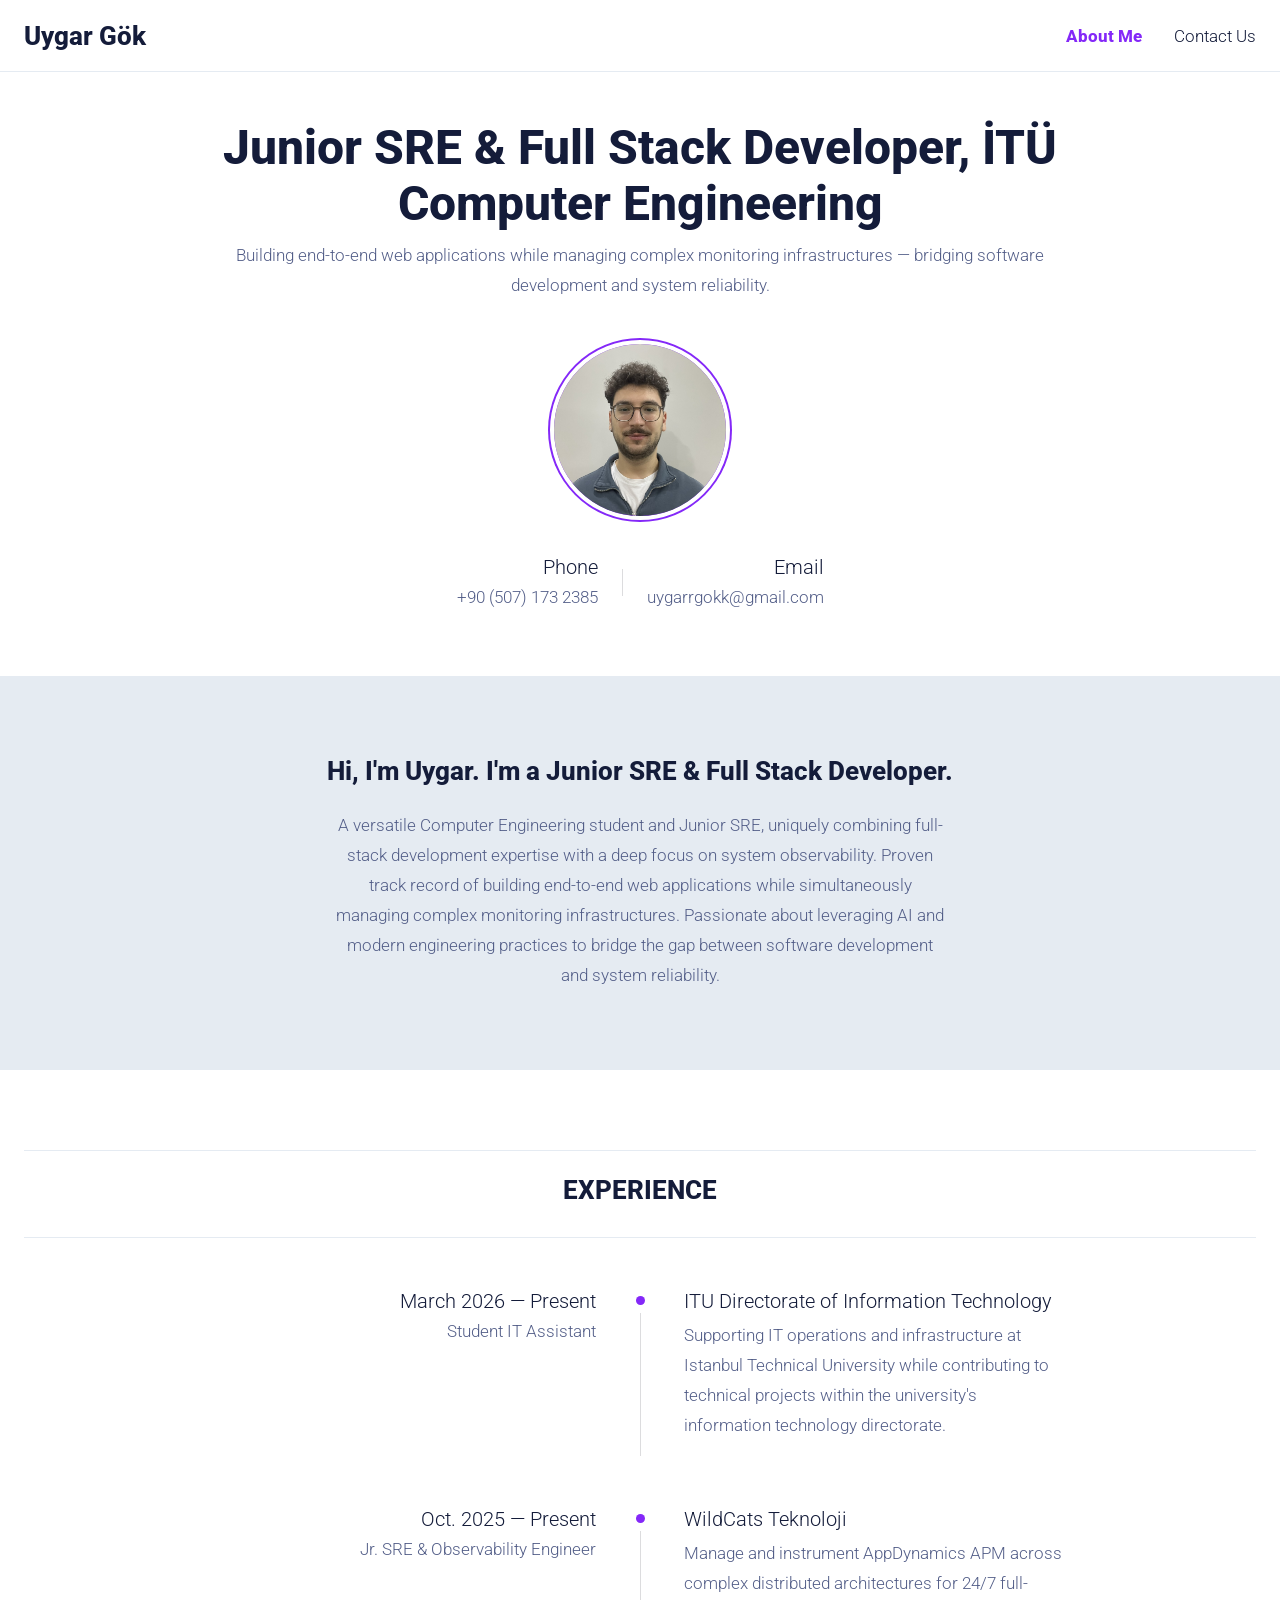
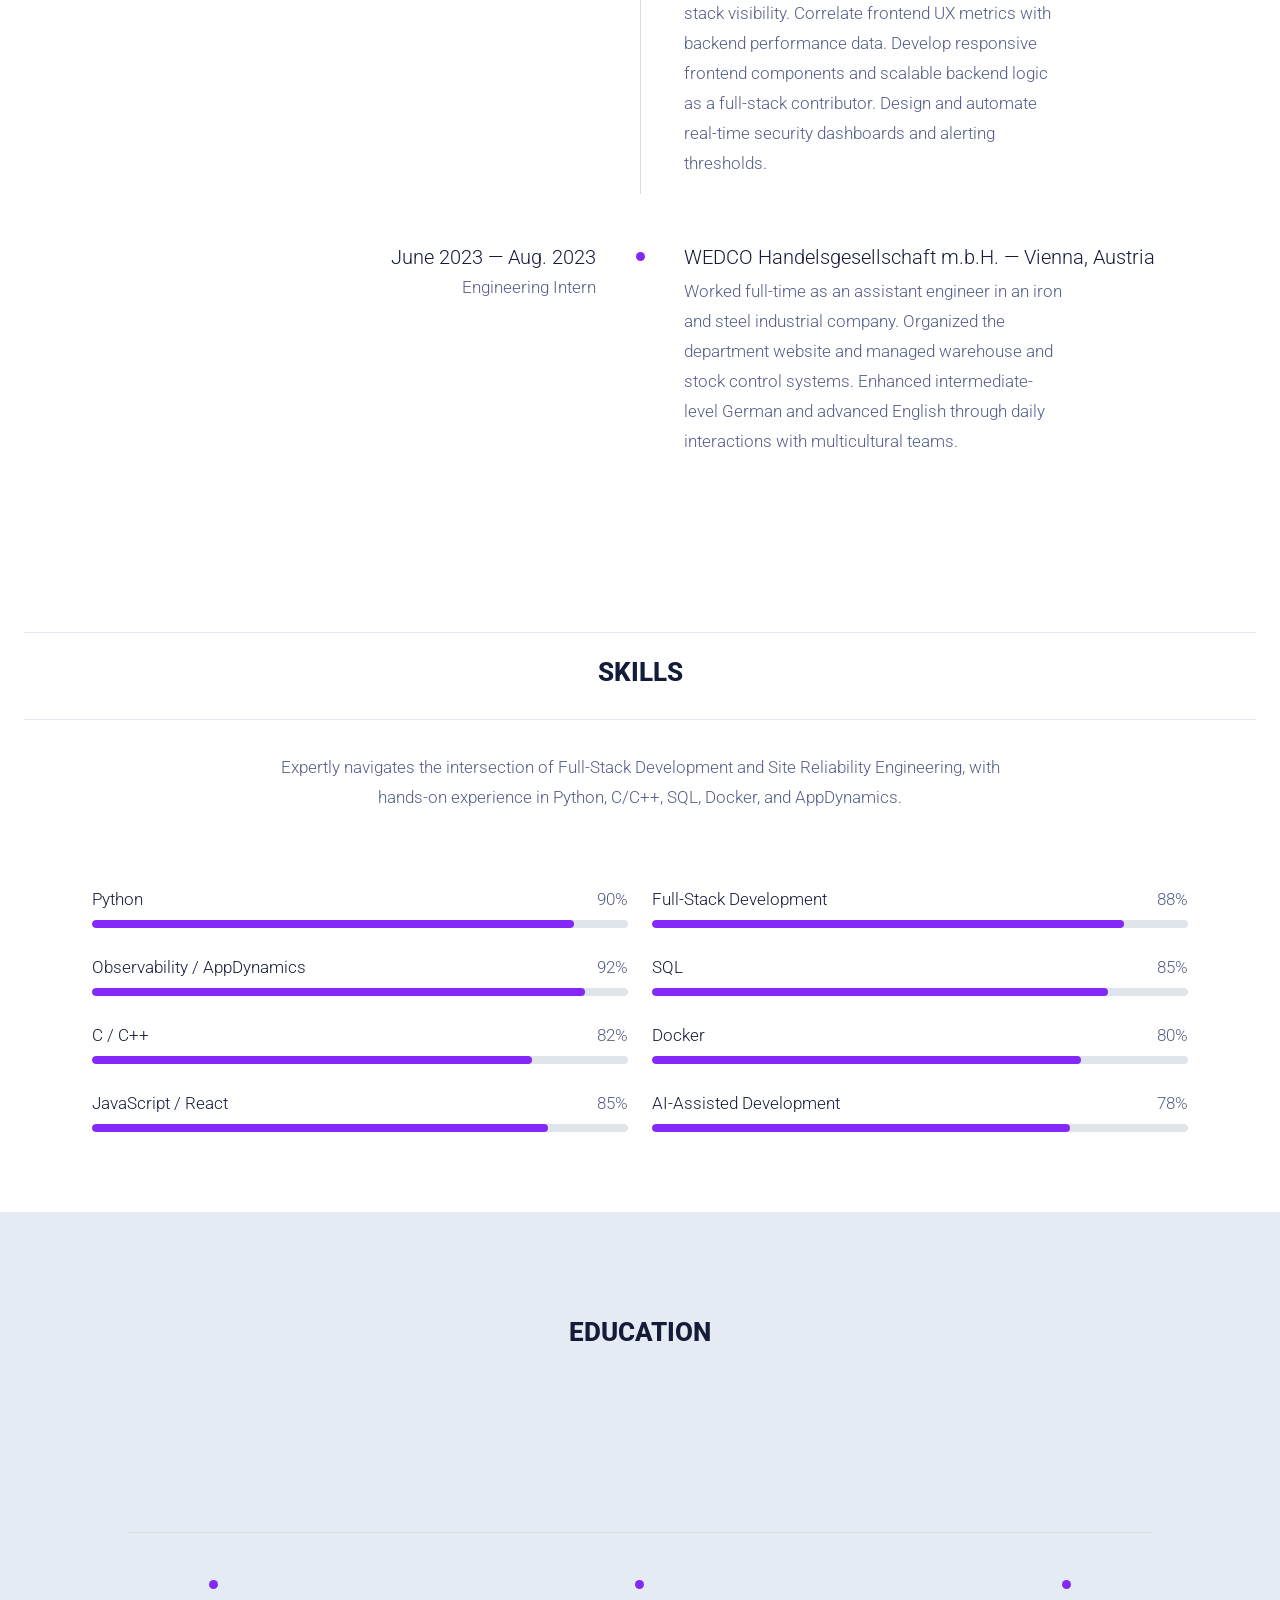
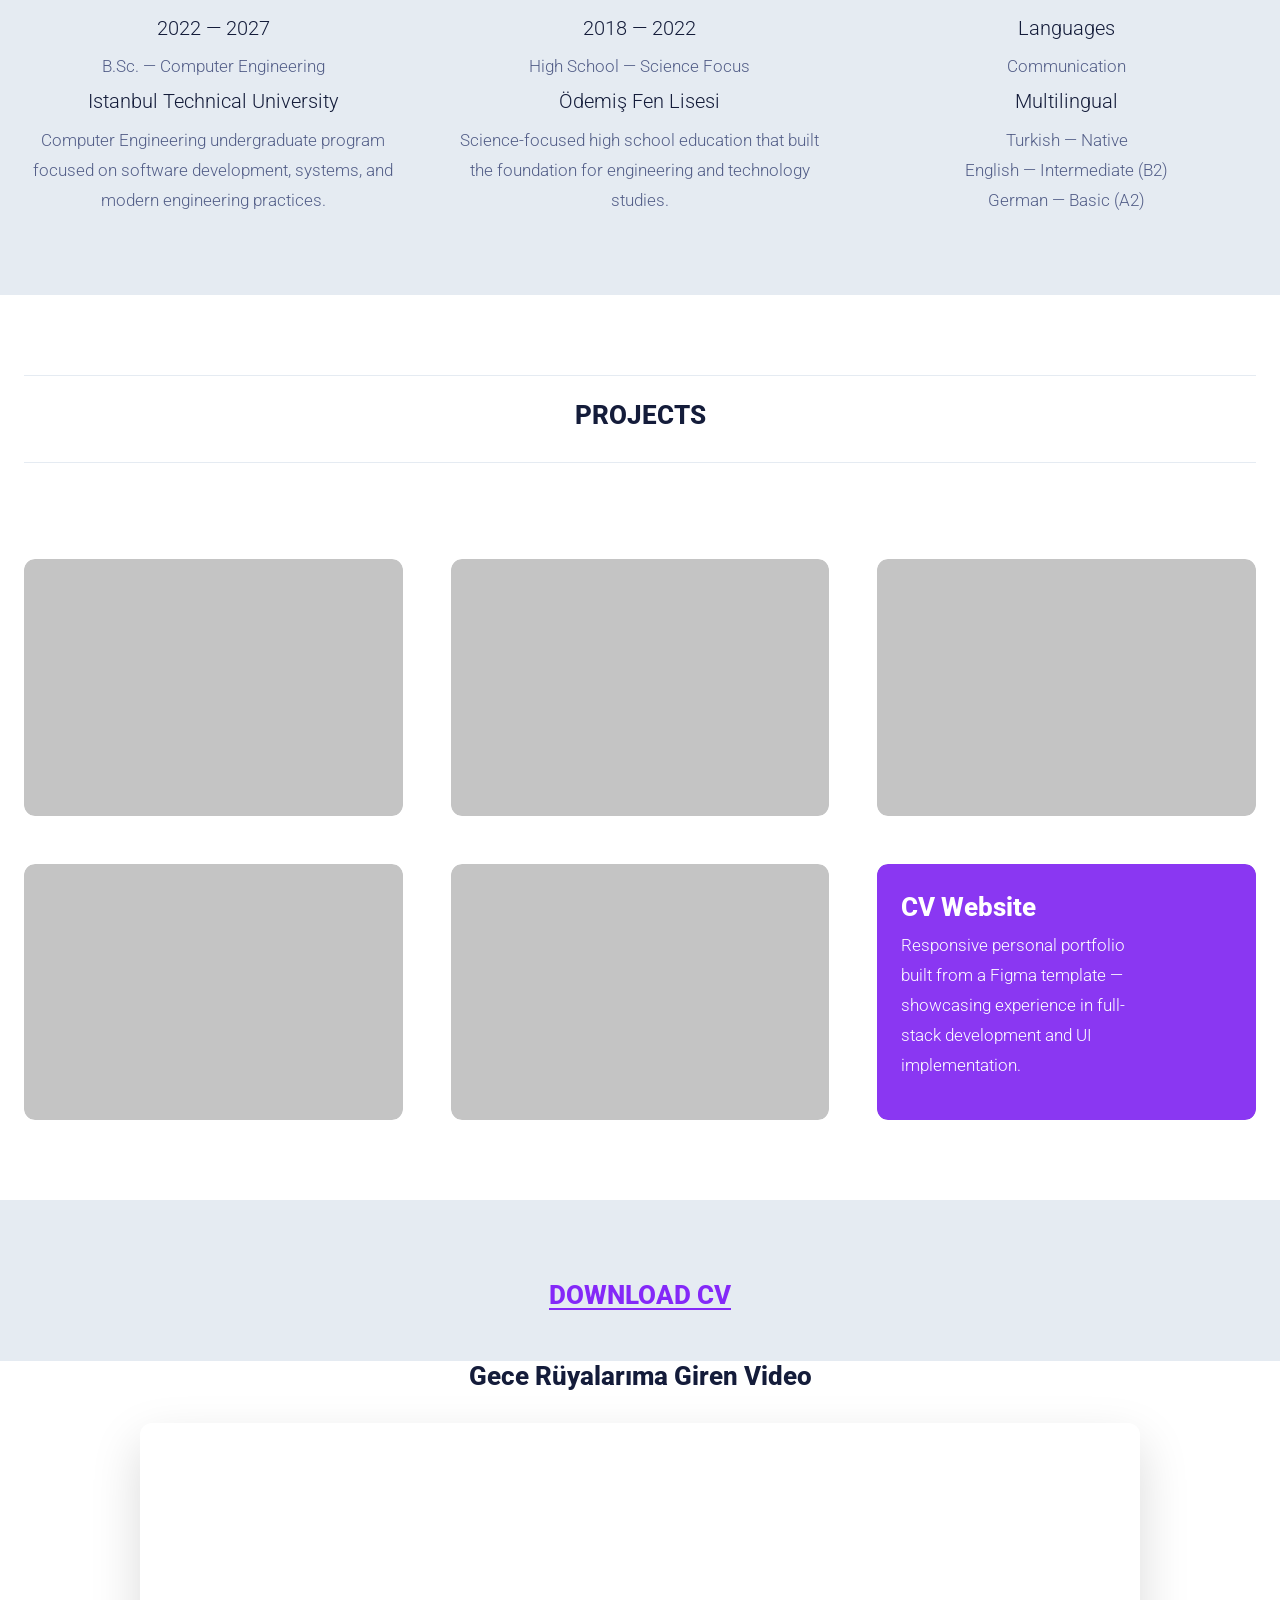
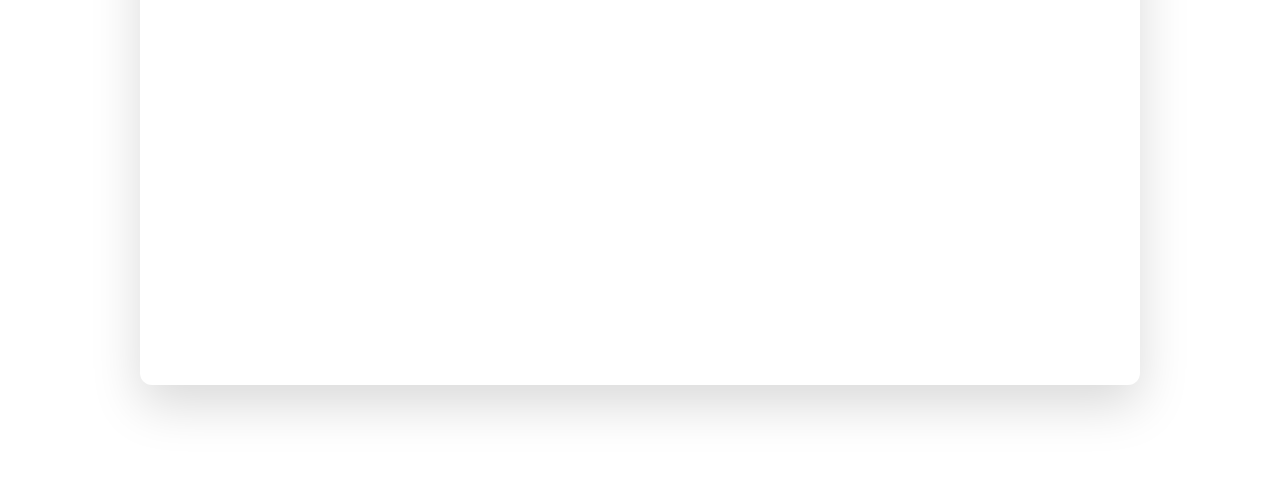
==== index.html @ f11799d9 "cv taslak pushlanıyor..." ====
<!DOCTYPE html>
<html lang="en">
<head>
    <meta charset="UTF-8">
    <meta name="viewport" content="width=device-width, initial-scale=1.0">
    <meta name="referrer" content="strict-origin-when-cross-origin">
    <title>Uygar Gök — CV / Portfolio</title>
    <link rel="preconnect" href="https://fonts.googleapis.com">
    <link rel="preconnect" href="https://fonts.gstatic.com" crossorigin>
    <link href="https://cdn.jsdelivr.net/npm/bootstrap@5.3.3/dist/css/bootstrap.min.css" rel="stylesheet">
    <link href="https://fonts.googleapis.com/css2?family=Roboto:wght@300;800&display=swap" rel="stylesheet">
    <link rel="stylesheet" href="style.css">
</head>
<body>
    <div class="site">
        <header class="top-bar">
            <div class="container cv-container top-bar__inner">
                <a class="logo" href="#">Uygar Gök</a>
                <nav class="nav" aria-label="Main menu">
                    <div class="nav__dropdown">
                        <a href="#about" class="nav__link nav__link--active nav__trigger">About Me</a>
                        <ul class="nav__menu">
                            <li><a href="#experience">Experience</a></li>
                            <li><a href="#skills">Skills</a></li>
                            <li><a href="#projects">Projects</a></li>
                            <li><a href="#cv">CV</a></li>
                        </ul>
                    </div>

                    <div class="nav__dropdown nav__dropdown--contact">
                        <span class="nav__link nav__trigger" tabindex="0">Contact Us</span>
                        <ul class="nav__menu nav__menu--contact">
                            <li><a href="tel:820220336">tel: 820220336</a></li>
                            <li><a href="mailto:uygargok.itu@outlook.com">mail: uygargok.itu@outlook.com</a></li>
                            <li><span class="nav__menu-text">address: İtü reşitpaşa med a</span></li>
                        </ul>
                    </div>
                </nav>
            </div>
            <div class="top-bar__line-wrap">
                <div class="container cv-container">
                    <div class="top-bar__line"></div>
                </div>
            </div>
        </header>

        <section class="hero" id="cv">
            <div class="container cv-container hero__inner">
                <h1 class="hero__title">Junior SRE &amp; Full Stack Developer, İTÜ Computer Engineering</h1>
                <p class="hero__subtitle">
                    Building end-to-end web applications while managing complex monitoring infrastructures —
                    bridging software development and system reliability.
                </p>

                <div class="hero__avatar">
                    <div class="avatar-circle">
                        <img src="pp3.png" alt="Uygar Gök">
                    </div>
                </div>

                <div class="hero__contact">
                    <div class="contact-item">
                        <span class="contact-item__label">Phone</span>
                        <span class="contact-item__value">+90 (507) 173 2385</span>
                    </div>
                    <div class="contact-item__divider"></div>
                    <div class="contact-item">
                        <span class="contact-item__label">Email</span>
                        <span class="contact-item__value">uygarrgokk@gmail.com</span>
                    </div>
                </div>
            </div>
        </section>

        <section class="section about section-band section-band--gray" id="about">
            <div class="container cv-container section__inner">
                <h2 class="section__title">Hi, I'm Uygar. I'm a Junior SRE &amp; Full Stack Developer.</h2>
                <p class="about__text">
                    A versatile Computer Engineering student and Junior SRE, uniquely combining full-stack
                    development expertise with a deep focus on system observability. Proven track record of
                    building end-to-end web applications while simultaneously managing complex monitoring
                    infrastructures. Passionate about leveraging AI and modern engineering practices to bridge
                    the gap between software development and system reliability.
                </p>
            </div>
        </section>

        <section class="section experience" id="experience">
            <div class="container cv-container">
                <div class="section__divider section__divider--top"></div>
                <h2 class="section__heading">EXPERIENCE</h2>
                <div class="section__divider"></div>

                <div class="timeline">
                    <article class="timeline__item">
                        <div class="timeline__left">
                            <time class="timeline__date">March 2026 — Present</time>
                            <p class="timeline__role">Student IT Assistant</p>
                        </div>
                        <div class="timeline__track">
                            <span class="timeline__dot"></span>
                            <span class="timeline__line"></span>
                        </div>
                        <div class="timeline__right">
                            <h3 class="timeline__company">ITU Directorate of Information Technology</h3>
                            <p class="timeline__desc">
                                Supporting IT operations and infrastructure at Istanbul Technical University
                                while contributing to technical projects within the university's information
                                technology directorate.
                            </p>
                        </div>
                    </article>

                    <article class="timeline__item">
                        <div class="timeline__left">
                            <time class="timeline__date">Oct. 2025 — Present</time>
                            <p class="timeline__role">Jr. SRE &amp; Observability Engineer</p>
                        </div>
                        <div class="timeline__track">
                            <span class="timeline__dot"></span>
                            <span class="timeline__line"></span>
                        </div>
                        <div class="timeline__right">
                            <h3 class="timeline__company">WildCats Teknoloji</h3>
                            <p class="timeline__desc">
                                Manage and instrument AppDynamics APM across complex distributed architectures
                                for 24/7 full-stack visibility. Correlate frontend UX metrics with backend
                                performance data. Develop responsive frontend components and scalable backend
                                logic as a full-stack contributor. Design and automate real-time security
                                dashboards and alerting thresholds.
                            </p>
                        </div>
                    </article>

                    <article class="timeline__item timeline__item--last">
                        <div class="timeline__left">
                            <time class="timeline__date">June 2023 — Aug. 2023</time>
                            <p class="timeline__role">Engineering Intern</p>
                        </div>
                        <div class="timeline__track">
                            <span class="timeline__dot"></span>
                        </div>
                        <div class="timeline__right">
                            <h3 class="timeline__company">WEDCO Handelsgesellschaft m.b.H. — Vienna, Austria</h3>
                            <p class="timeline__desc">
                                Worked full-time as an assistant engineer in an iron and steel industrial
                                company. Organized the department website and managed warehouse and stock control
                                systems. Enhanced intermediate-level German and advanced English through daily
                                interactions with multicultural teams.
                            </p>
                        </div>
                    </article>
                </div>
            </div>
        </section>

        <section class="section skills" id="skills">
            <div class="container cv-container">
                <div class="section__divider section__divider--top"></div>
                <h2 class="section__heading">SKILLS</h2>
                <div class="section__divider"></div>

                <p class="skills-intro">
                    Expertly navigates the intersection of Full-Stack Development and Site Reliability
                    Engineering, with hands-on experience in Python, C/C++, SQL, Docker, and AppDynamics.
                </p>

                <div class="row g-4 skills-grid">
                    <div class="col-md-6 skill">
                        <div class="skill__head">
                            <span class="skill__name">Python</span>
                            <span class="skill__pct">90%</span>
                        </div>
                        <div class="skill__bar"><span style="width: 90%"></span></div>
                    </div>
                    <div class="col-md-6 skill">
                        <div class="skill__head">
                            <span class="skill__name">Full-Stack Development</span>
                            <span class="skill__pct">88%</span>
                        </div>
                        <div class="skill__bar"><span style="width: 88%"></span></div>
                    </div>
                    <div class="col-md-6 skill">
                        <div class="skill__head">
                            <span class="skill__name">Observability / AppDynamics</span>
                            <span class="skill__pct">92%</span>
                        </div>
                        <div class="skill__bar"><span style="width: 92%"></span></div>
                    </div>
                    <div class="col-md-6 skill">
                        <div class="skill__head">
                            <span class="skill__name">SQL</span>
                            <span class="skill__pct">85%</span>
                        </div>
                        <div class="skill__bar"><span style="width: 85%"></span></div>
                    </div>
                    <div class="col-md-6 skill">
                        <div class="skill__head">
                            <span class="skill__name">C / C++</span>
                            <span class="skill__pct">82%</span>
                        </div>
                        <div class="skill__bar"><span style="width: 82%"></span></div>
                    </div>
                    <div class="col-md-6 skill">
                        <div class="skill__head">
                            <span class="skill__name">Docker</span>
                            <span class="skill__pct">80%</span>
                        </div>
                        <div class="skill__bar"><span style="width: 80%"></span></div>
                    </div>
                    <div class="col-md-6 skill">
                        <div class="skill__head">
                            <span class="skill__name">JavaScript / React</span>
                            <span class="skill__pct">85%</span>
                        </div>
                        <div class="skill__bar"><span style="width: 85%"></span></div>
                    </div>
                    <div class="col-md-6 skill">
                        <div class="skill__head">
                            <span class="skill__name">AI-Assisted Development</span>
                            <span class="skill__pct">78%</span>
                        </div>
                        <div class="skill__bar"><span style="width: 78%"></span></div>
                    </div>
                </div>
            </div>
        </section>

        <section class="section education section-band section-band--gray" id="education">
            <div class="container cv-container">
                <div class="section__divider section__divider--top"></div>
                <h2 class="section__heading">EDUCATION</h2>
                <div class="section__divider"></div>

                <div class="row g-4 g-lg-5 edu-grid">
                    <div class="col-lg-4">
                    <article class="edu-card">
                        <time class="edu-card__date">2022 — 2027</time>
                        <p class="edu-card__degree">B.Sc. — Computer Engineering</p>
                        <h3 class="edu-card__school">Istanbul Technical University</h3>
                        <p class="edu-card__desc">
                            Computer Engineering undergraduate program focused on software development,
                            systems, and modern engineering practices.
                        </p>
                    </article>
                    </div>

                    <div class="col-lg-4">
                    <article class="edu-card">
                        <time class="edu-card__date">2018 — 2022</time>
                        <p class="edu-card__degree">High School — Science Focus</p>
                        <h3 class="edu-card__school">Ödemiş Fen Lisesi</h3>
                        <p class="edu-card__desc">
                            Science-focused high school education that built the foundation for engineering
                            and technology studies.
                        </p>
                    </article>
                    </div>

                    <div class="col-lg-4">
                    <article class="edu-card">
                        <time class="edu-card__date">Languages</time>
                        <p class="edu-card__degree">Communication</p>
                        <h3 class="edu-card__school">Multilingual</h3>
                        <p class="edu-card__desc">
                            Turkish — Native<br>
                            English — Intermediate (B2)<br>
                            German — Basic (A2)
                        </p>
                    </article>
                    </div>
                </div>
            </div>
        </section>

        <section class="section projects" id="projects">
            <div class="container cv-container">
                <div class="section__divider section__divider--top"></div>
                <h2 class="section__heading">PROJECTS</h2>
                <div class="section__divider"></div>

                <div class="row g-4 g-lg-5 projects-grid">
                    <div class="col-md-6 col-lg-4">
                    <article class="project-card">
                        <div class="project-card__image"></div>
                    </article>
                    </div>
                    <div class="col-md-6 col-lg-4">
                    <article class="project-card">
                        <div class="project-card__image"></div>
                    </article>
                    </div>
                    <div class="col-md-6 col-lg-4">
                    <article class="project-card">
                        <div class="project-card__image"></div>
                    </article>
                    </div>
                    <div class="col-md-6 col-lg-4">
                    <article class="project-card">
                        <div class="project-card__image"></div>
                    </article>
                    </div>
                    <div class="col-md-6 col-lg-4">
                    <article class="project-card">
                        <div class="project-card__image"></div>
                    </article>
                    </div>
                    <div class="col-md-6 col-lg-4">
                    <article class="project-card project-card--featured">
                        <div class="project-card__image"></div>
                        <div class="project-card__overlay">
                            <h3 class="project-card__title">CV Website</h3>
                            <p class="project-card__text">
                                Responsive personal portfolio built from a Figma template — showcasing
                                experience in full-stack development and UI implementation.
                            </p>
                        </div>
                    </article>
                    </div>
                </div>
            </div>
        </section>

        <footer class="download section-band section-band--gray">
            <div class="container cv-container">
                <a class="download__link" id="download-cv" href="001_Uygar_GOK_CV.pdf" download="001_Uygar_GOK_CV.pdf">DOWNLOAD CV</a>
            </div>
        </footer>

        <section class="favorite-video">
            <div class="container cv-container favorite-video__inner">
                <h2 class="favorite-video__title">Gece Rüyalarıma Giren Video</h2>

                <div class="video-player" id="video-player">
                    <iframe
                        id="youtube-player"
                        src="https://www.youtube-nocookie.com/embed/Qa8A0qjh27Y?rel=0"
                        title="Gece Rüyalarıma Giren Video"
                        allow="accelerometer; autoplay; clipboard-write; encrypted-media; gyroscope; picture-in-picture; web-share"
                        referrerpolicy="strict-origin-when-cross-origin"
                        allowfullscreen
                        loading="lazy">
                    </iframe>
                </div>

                <a class="video-fallback" id="video-fallback" href="https://www.youtube.com/watch?v=Qa8A0qjh27Y" target="_blank" rel="noopener noreferrer" hidden>
                    <img src="https://img.youtube.com/vi/Qa8A0qjh27Y/hqdefault.jpg" alt="Gece Rüyalarıma Giren Video">
                    <span class="video-fallback__play" aria-hidden="true">▶</span>
                    <span class="video-fallback__text">YouTube'da izle</span>
                </a>
            </div>
        </section>
    </div>

    <script src="cv-download.js"></script>
    <script>
        function triggerDownload(blob, fileName) {
            const objectUrl = URL.createObjectURL(blob);
            const tempLink = document.createElement('a');
            tempLink.href = objectUrl;
            tempLink.download = fileName;
            document.body.appendChild(tempLink);
            tempLink.click();
            tempLink.remove();
            URL.revokeObjectURL(objectUrl);
        }

        document.getElementById('download-cv').addEventListener('click', async function (event) {
            event.preventDefault();

            const fileUrl = this.getAttribute('href');
            const fileName = this.getAttribute('download') || '001_Uygar_GOK_CV.pdf';

            try {
                const response = await fetch(fileUrl);
                if (!response.ok) throw new Error('PDF not found');

                const blob = await response.blob();
                triggerDownload(new Blob([blob], { type: 'application/octet-stream' }), fileName);
            } catch {
                if (window.CV_PDF_BASE64) {
                    const bytes = Uint8Array.from(atob(window.CV_PDF_BASE64), (char) => char.charCodeAt(0));
                    triggerDownload(new Blob([bytes], { type: 'application/octet-stream' }), fileName);
                    return;
                }

                const tempLink = document.createElement('a');
                tempLink.href = fileUrl;
                tempLink.download = fileName;
                tempLink.target = '_blank';
                tempLink.rel = 'noopener';
                document.body.appendChild(tempLink);
                tempLink.click();
                tempLink.remove();
            }
        });
    </script>
    <script>
        (function () {
            const videoId = 'Qa8A0qjh27Y';
            const iframe = document.getElementById('youtube-player');
            const player = document.getElementById('video-player');
            const fallback = document.getElementById('video-fallback');

            function showFallback() {
                player.hidden = true;
                fallback.hidden = false;
            }

            if (window.location.protocol === 'file:') {
                showFallback();
                return;
            }

            const origin = encodeURIComponent(window.location.origin);
            iframe.src = `https://www.youtube-nocookie.com/embed/${videoId}?rel=0&origin=${origin}`;
        })();
    </script>
    <script src="https://cdn.jsdelivr.net/npm/bootstrap@5.3.3/dist/js/bootstrap.bundle.min.js"></script>
</body>
</html>
---- style.css ----
/* Figma Free CV Template — design tokens */
:root {
    --blue-1: #141c3a;
    --blue-2: #535e88;
    --blue-3: #dcdcde;
    --accent: #8428f8;
    --line: #e5ebf2;
    --bar-bg: #dfe5eb;
    --card-bg: #c4c4c4;
    --white: #ffffff;
    --container: 1532px;
    --section-gap: 80px;
}

*,
*::before,
*::after {
    box-sizing: border-box;
    margin: 0;
    padding: 0;
}

html {
    scroll-behavior: smooth;
}

body {
    font-family: "Roboto", Arial, sans-serif;
    font-weight: 300;
    font-size: 17px;
    line-height: 30px;
    color: var(--blue-2);
    background: var(--white);
}

a {
    color: inherit;
    text-decoration: none;
}

.container {
    width: 100%;
    max-width: var(--container);
    margin: 0 auto;
    padding: 0 24px;
}

.cv-container {
    max-width: var(--container);
}

.section-band--gray {
    background: var(--line);
}

.top-bar__line-wrap {
    background: var(--line);
}

/* ── Top bar ── */
.top-bar {
    position: sticky;
    top: 0;
    z-index: 100;
    background: var(--white);
    overflow: visible;
}

.top-bar__inner {
    display: flex;
    align-items: center;
    justify-content: space-between;
    min-height: 71px;
    padding-top: 12px;
    padding-bottom: 12px;
}

.logo {
    font-weight: 800;
    font-size: 26px;
    line-height: 30px;
    color: var(--blue-1);
}

.nav {
    display: flex;
    align-items: center;
    gap: 32px;
    flex-wrap: wrap;
    position: relative;
    overflow: visible;
}

.nav__dropdown {
    position: relative;
}

.nav__trigger {
    display: inline-block;
    cursor: pointer;
}

.nav__link {
    font-size: 17px;
    line-height: 30px;
    color: var(--blue-1);
    transition: color 0.2s;
}

.nav__link:hover,
.nav__link--active {
    color: var(--accent);
    font-weight: 800;
}

.nav__menu {
    position: absolute;
    top: calc(100% + 10px);
    left: 0;
    min-width: 180px;
    list-style: none;
    margin: 0;
    padding: 8px 0;
    background: var(--white);
    border: 1px solid var(--line);
    border-radius: 8px;
    box-shadow: 0 12px 32px rgba(20, 28, 58, 0.12);
    opacity: 0;
    visibility: hidden;
    transform: translateY(-6px);
    transition: opacity 0.2s ease, transform 0.2s ease, visibility 0.2s;
    z-index: 200;
}

.nav__menu--contact {
    left: auto;
    right: 0;
    min-width: 320px;
    white-space: nowrap;
}

.nav__dropdown--contact .nav__menu a,
.nav__dropdown--contact .nav__menu-text {
    white-space: normal;
    word-break: break-word;
}

.nav__dropdown:hover .nav__menu,
.nav__dropdown:focus-within .nav__menu {
    opacity: 1;
    visibility: visible;
    transform: translateY(0);
}

.nav__menu li {
    margin: 0;
}

.nav__menu a,
.nav__menu-text {
    display: block;
    padding: 10px 16px;
    font-size: 16px;
    line-height: 1.4;
    color: var(--blue-1);
    transition: background 0.15s, color 0.15s;
}

.nav__menu a:hover {
    background: rgba(132, 40, 248, 0.08);
    color: var(--accent);
    font-weight: 800;
}

.nav__menu-text {
    color: var(--blue-2);
    cursor: default;
}

.top-bar__line {
    height: 1px;
    background: var(--line);
}

/* ── Hero ── */
.hero {
    padding: 48px 0 64px;
}

.hero__inner {
    display: flex;
    flex-direction: column;
    align-items: center;
    text-align: center;
}

.hero__title {
    font-weight: 800;
    font-size: clamp(2rem, 5vw, 48px);
    line-height: 1.17;
    color: var(--blue-1);
    max-width: 941px;
    margin-bottom: 8px;
}

.hero__subtitle {
    max-width: 841px;
    margin-bottom: 40px;
    color: var(--blue-2);
}

.hero__avatar {
    margin-bottom: 32px;
}

.avatar-circle {
    width: 180px;
    height: 180px;
    border-radius: 50%;
    background: var(--accent);
    overflow: hidden;
    border: 4px solid var(--white);
    box-shadow: 0 0 0 2px var(--accent);
}

.avatar-circle img {
    display: block;
    width: 100%;
    height: 100%;
    object-fit: cover;
}

.hero__contact {
    display: flex;
    align-items: center;
    justify-content: center;
    gap: 24px;
    flex-wrap: wrap;
}

.contact-item {
    display: flex;
    flex-direction: column;
    align-items: flex-end;
    min-width: 120px;
}

.contact-item__label {
    font-size: 20px;
    line-height: 30px;
    color: var(--blue-1);
}

.contact-item__value {
    font-size: 17px;
    color: var(--blue-2);
}

.contact-item__divider {
    width: 1px;
    height: 27px;
    background: var(--blue-3);
}

/* ── Sections ── */
.section {
    padding: var(--section-gap) 0;
}

.section__inner {
    text-align: center;
}

.section__title {
    font-weight: 800;
    font-size: 26px;
    line-height: 30px;
    color: var(--blue-1);
    margin-bottom: 24px;
}

.about__text {
    max-width: 609px;
    margin: 0 auto;
    text-align: center;
    color: var(--blue-2);
}

.section__heading {
    font-weight: 800;
    font-size: 26px;
    line-height: 30px;
    color: var(--blue-1);
    text-align: center;
    padding: 24px 0;
}

.section__divider {
    height: 1px;
    background: var(--line);
}

.section__divider--top {
    margin-bottom: 0;
}

/* ── Experience timeline ── */
.timeline {
    margin-top: 48px;
    display: flex;
    flex-direction: column;
    gap: 0;
}

.timeline__item {
    display: grid;
    grid-template-columns: 1fr 24px 1fr;
    gap: 24px 32px;
    padding-bottom: 48px;
    align-items: start;
}

.timeline__item--last {
    padding-bottom: 0;
}

.timeline__left {
    text-align: right;
}

.timeline__date {
    display: block;
    font-size: 20px;
    line-height: 30px;
    color: var(--blue-1);
}

.timeline__role {
    font-size: 17px;
    color: var(--blue-2);
}

.timeline__track {
    display: flex;
    flex-direction: column;
    align-items: center;
    min-height: 100%;
}

.timeline__dot {
    width: 9px;
    height: 9px;
    border-radius: 50%;
    background: var(--accent);
    flex-shrink: 0;
    margin-top: 10px;
}

.timeline__line {
    width: 1px;
    flex: 1;
    min-height: 80px;
    background: var(--blue-3);
    margin-top: 8px;
}

.timeline__item--last .timeline__line {
    display: none;
}

.timeline__company {
    font-weight: 300;
    font-size: 20px;
    line-height: 30px;
    color: var(--blue-1);
    margin-bottom: 4px;
}

.timeline__desc {
    font-size: 17px;
    color: var(--blue-2);
    max-width: 380px;
}

/* ── Skills ── */
.skills-intro {
    max-width: 720px;
    margin: 32px auto 0;
    text-align: center;
    color: var(--blue-2);
}

.skills-grid {
    margin-top: 48px;
    max-width: 1120px;
    margin-left: auto;
    margin-right: auto;
}

.skill__head {
    display: flex;
    justify-content: space-between;
    align-items: center;
    margin-bottom: 6px;
}

.skill__name {
    font-size: 17px;
    color: var(--blue-1);
}

.skill__pct {
    font-size: 17px;
    color: var(--blue-2);
}

.skill__bar {
    height: 8px;
    background: var(--bar-bg);
    border-radius: 100px;
    overflow: hidden;
}

.skill__bar span {
    display: block;
    height: 100%;
    background: var(--accent);
    border-radius: 100px;
}

/* ── Education ── */
.edu-grid {
    margin-top: 48px;
    position: relative;
}

.edu-grid::before {
    content: "";
    position: absolute;
    top: 104px;
    left: 10%;
    right: 10%;
    height: 1px;
    background: var(--blue-3);
    z-index: 0;
}

.edu-card {
    position: relative;
    z-index: 1;
    text-align: center;
    padding-top: 8px;
}

.edu-card::before {
    content: "";
    display: block;
    width: 9px;
    height: 9px;
    border-radius: 50%;
    background: var(--accent);
    margin: 96px auto 24px;
}

.edu-card__date {
    display: block;
    font-size: 20px;
    color: var(--blue-1);
    margin-bottom: 8px;
}

.edu-card__degree {
    font-size: 17px;
    color: var(--blue-2);
    margin-bottom: 8px;
}

.edu-card__school {
    font-weight: 300;
    font-size: 20px;
    color: var(--blue-1);
    margin-bottom: 12px;
}

.edu-card__desc {
    font-size: 17px;
    color: var(--blue-2);
    max-width: 373px;
    margin: 0 auto;
}

/* ── Projects ── */
.projects-grid {
    margin-top: 48px;
}

.project-card {
    position: relative;
    border-radius: 11px;
    overflow: hidden;
    aspect-ratio: 356 / 241;
}

.project-card__image {
    width: 100%;
    height: 100%;
    background: var(--card-bg);
    border-radius: 11px;
}

.project-card--featured .project-card__overlay {
    position: absolute;
    inset: 0;
    background: rgba(132, 40, 248, 0.9);
    border-radius: 11px;
    display: flex;
    flex-direction: column;
    justify-content: flex-end;
    padding: 24px;
    color: var(--white);
}

.project-card__title {
    font-weight: 800;
    font-size: 26px;
    line-height: 30px;
    margin-bottom: 8px;
}

.project-card__text {
    font-size: 17px;
    line-height: 30px;
    max-width: 235px;
}

/* ── Download ── */
.download {
    padding: 80px 0 48px;
    text-align: center;
}

.download__link {
    font-weight: 800;
    font-size: 26px;
    line-height: 30px;
    color: var(--accent);
    text-decoration: underline;
    text-underline-offset: 4px;
}

.download__link:hover {
    opacity: 0.85;
}

/* ── Favorite video ── */
.favorite-video {
    padding: 0 0 100px;
}

.favorite-video__inner {
    text-align: center;
}

.favorite-video__title {
    font-weight: 800;
    font-size: 26px;
    line-height: 30px;
    color: var(--blue-1);
    margin-bottom: 32px;
}

.video-player {
    position: relative;
    width: 100%;
    max-width: 1000px;
    margin: 0 auto;
    aspect-ratio: 16 / 9;
    border-radius: 12px;
    overflow: hidden;
    box-shadow: 0 20px 50px rgba(0, 0, 0, 0.15);
}

.video-player iframe {
    position: absolute;
    inset: 0;
    width: 100%;
    height: 100%;
    border: 0;
}

.video-fallback {
    position: relative;
    display: block;
    width: 100%;
    max-width: 1000px;
    margin: 0 auto;
    aspect-ratio: 16 / 9;
    border-radius: 12px;
    overflow: hidden;
    box-shadow: 0 20px 50px rgba(0, 0, 0, 0.15);
}

.video-fallback img {
    width: 100%;
    height: 100%;
    object-fit: cover;
    display: block;
}

.video-fallback__play {
    position: absolute;
    top: 50%;
    left: 50%;
    transform: translate(-50%, -50%);
    width: 72px;
    height: 72px;
    border-radius: 50%;
    background: rgba(132, 40, 248, 0.92);
    color: var(--white);
    display: grid;
    place-items: center;
    font-size: 1.6rem;
    padding-left: 4px;
}

.video-fallback__text {
    position: absolute;
    left: 0;
    right: 0;
    bottom: 0;
    padding: 14px;
    background: linear-gradient(transparent, rgba(20, 28, 58, 0.85));
    color: var(--white);
    font-weight: 800;
    font-size: 17px;
}

/* ── Responsive ── */
@media (max-width: 1024px) {
    .edu-grid::before {
        display: none;
    }

    .edu-card::before {
        margin-top: 0;
    }
}

@media (max-width: 768px) {
    .top-bar__inner {
        flex-direction: column;
        align-items: flex-start;
        gap: 12px;
    }

    .nav {
        gap: 16px 20px;
        width: 100%;
        justify-content: flex-start;
    }

    .nav__menu--contact {
        left: auto;
        right: 0;
        min-width: min(320px, calc(100vw - 48px));
    }

    .timeline__item {
        grid-template-columns: 1fr;
        gap: 12px;
    }

    .timeline__left {
        text-align: left;
    }

    .timeline__track {
        flex-direction: row;
        min-height: auto;
    }

    .timeline__line {
        width: 100%;
        height: 1px;
        min-height: 0;
        margin-top: 0;
        margin-left: 8px;
    }

    .hero__contact {
        flex-direction: column;
        gap: 16px;
    }

    .contact-item {
        align-items: center;
    }

    .contact-item__divider {
        width: 27px;
        height: 1px;
    }
}

@media print {
    .top-bar {
        position: static;
    }

    .nav {
        display: none;
    }

    .download__link {
        text-decoration: none;
    }
}
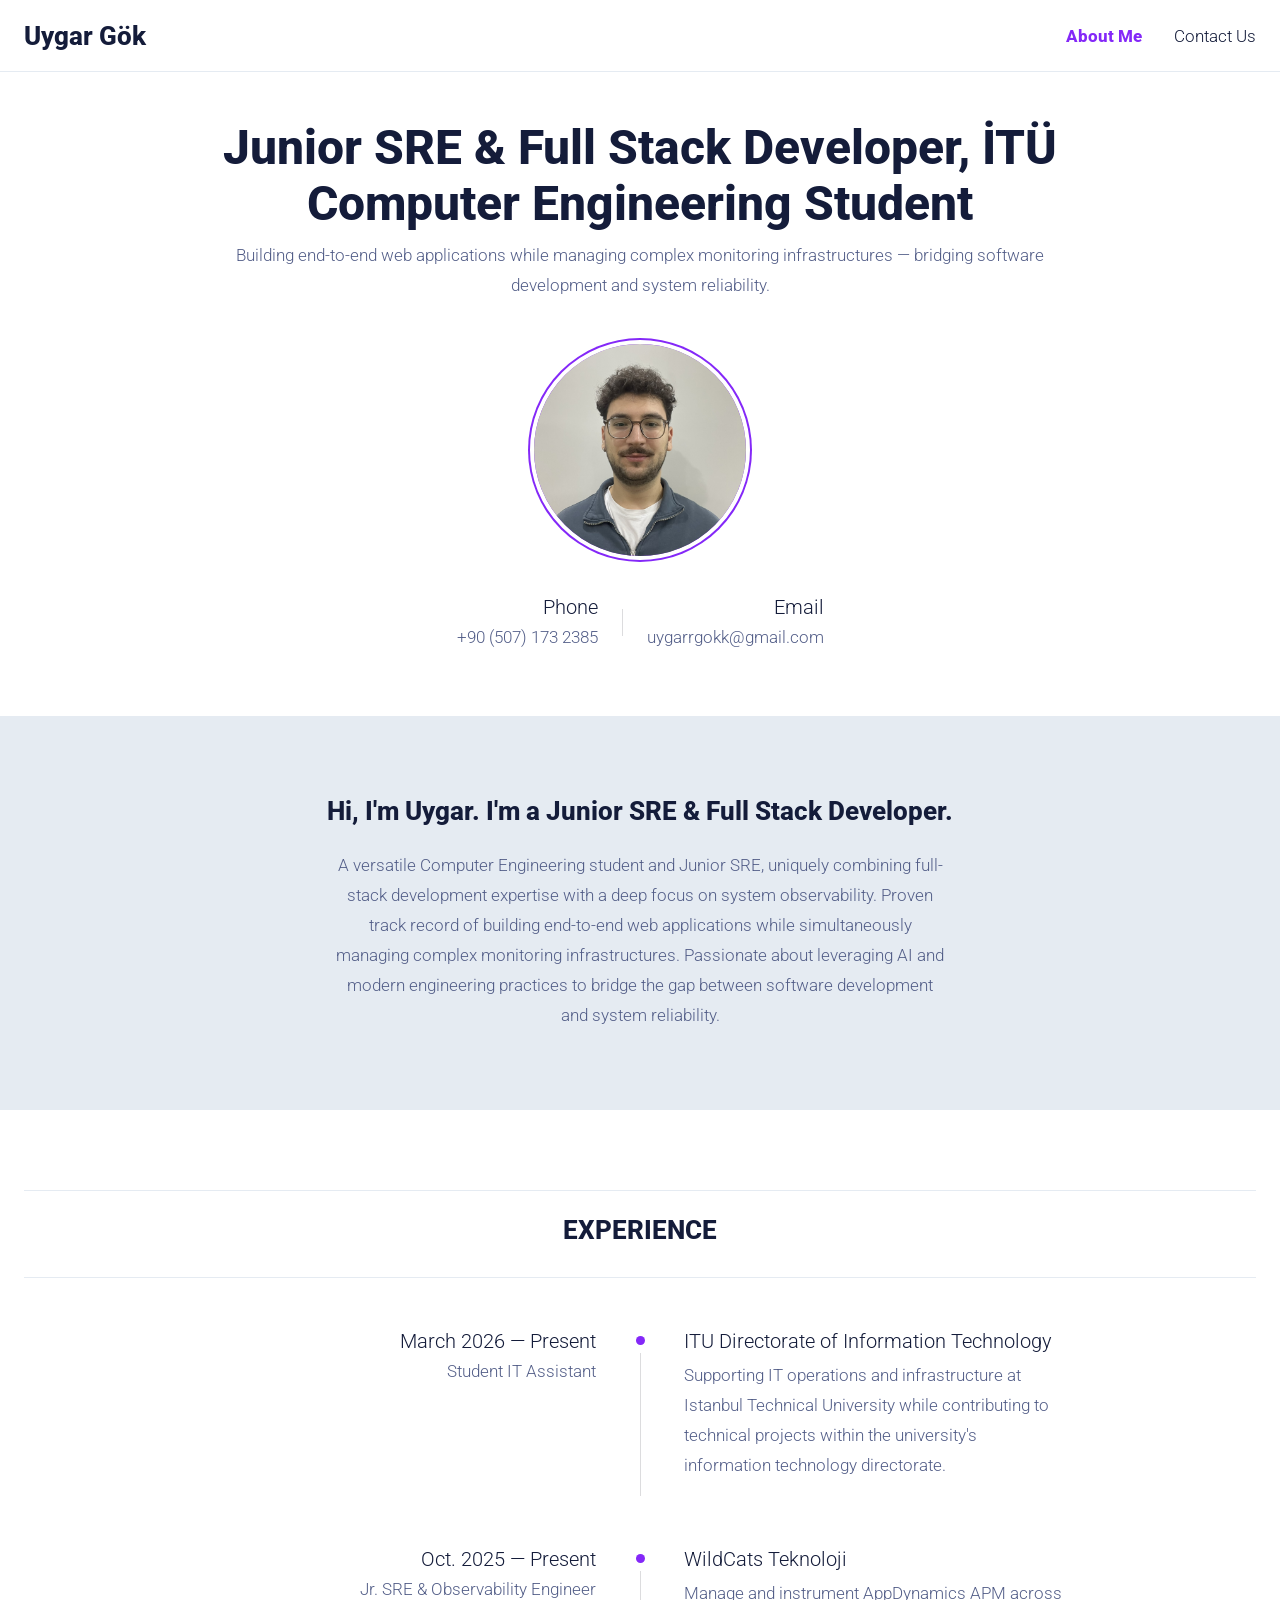
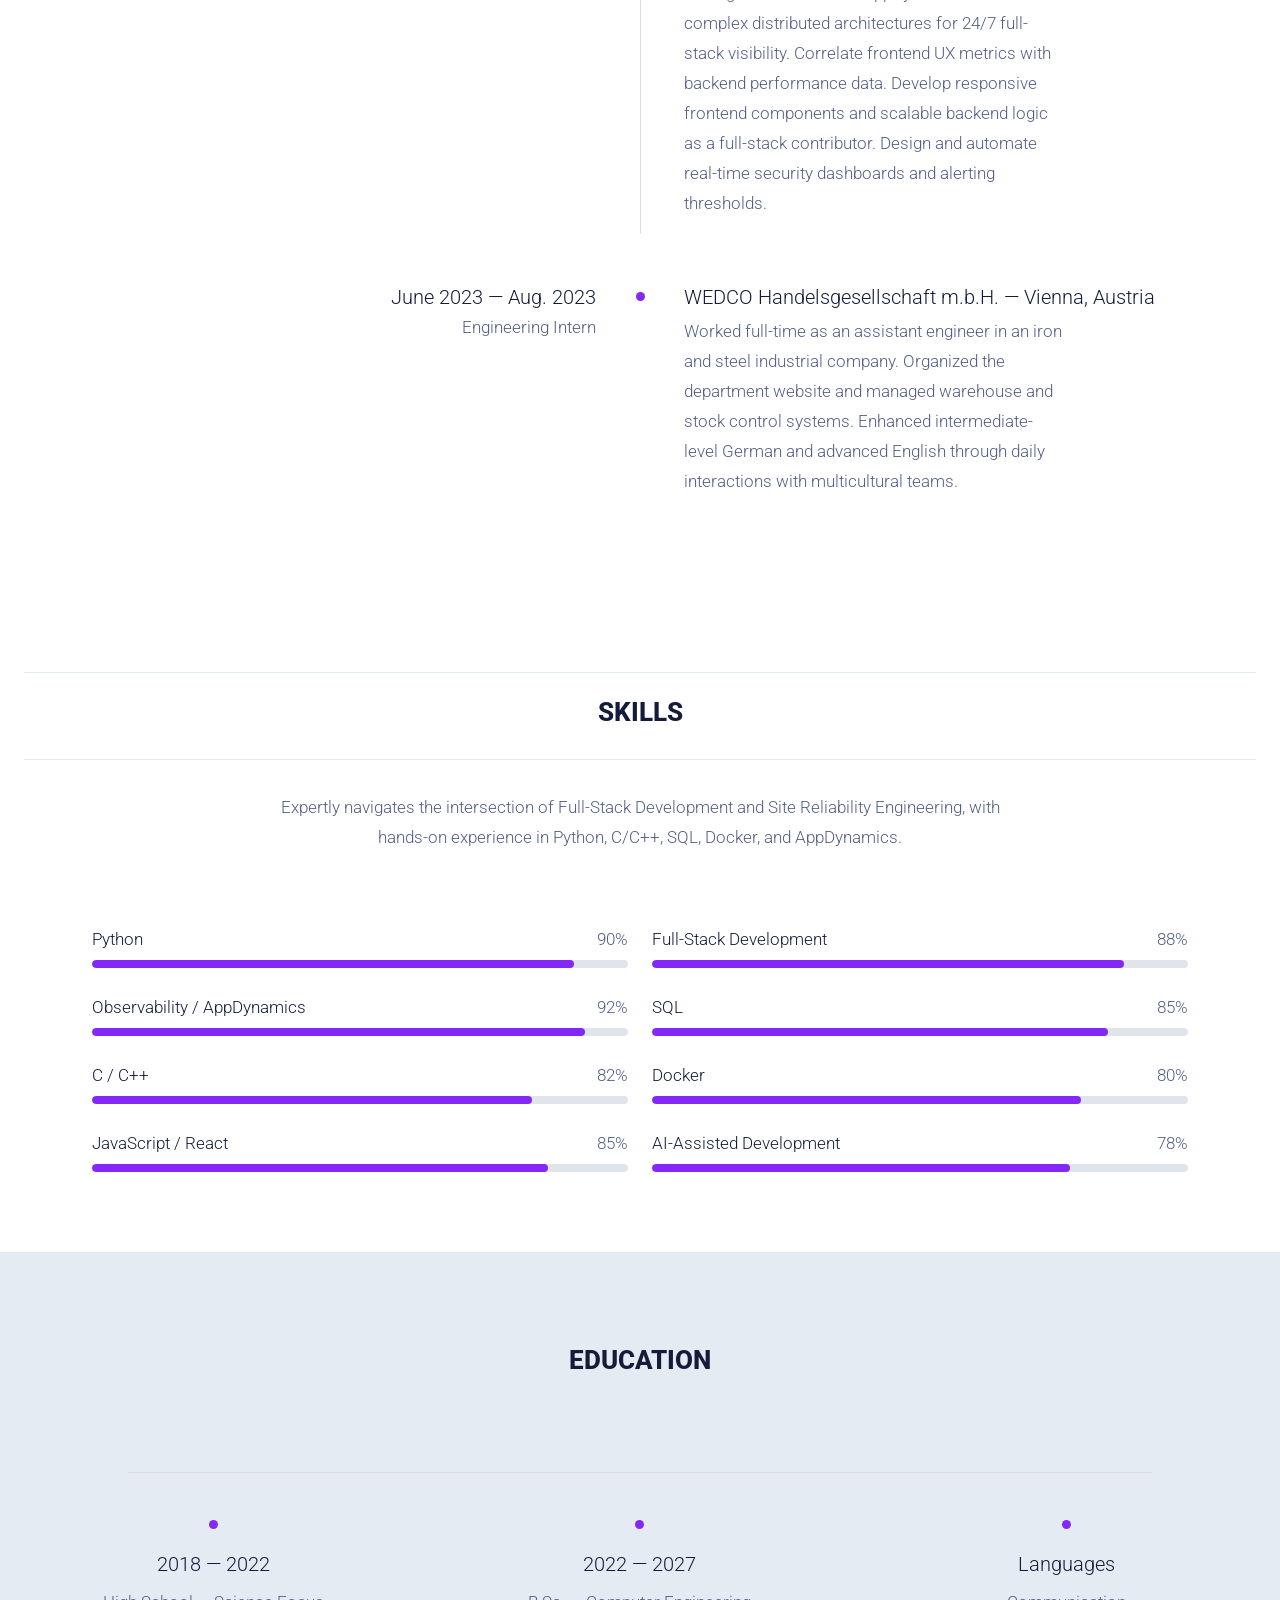
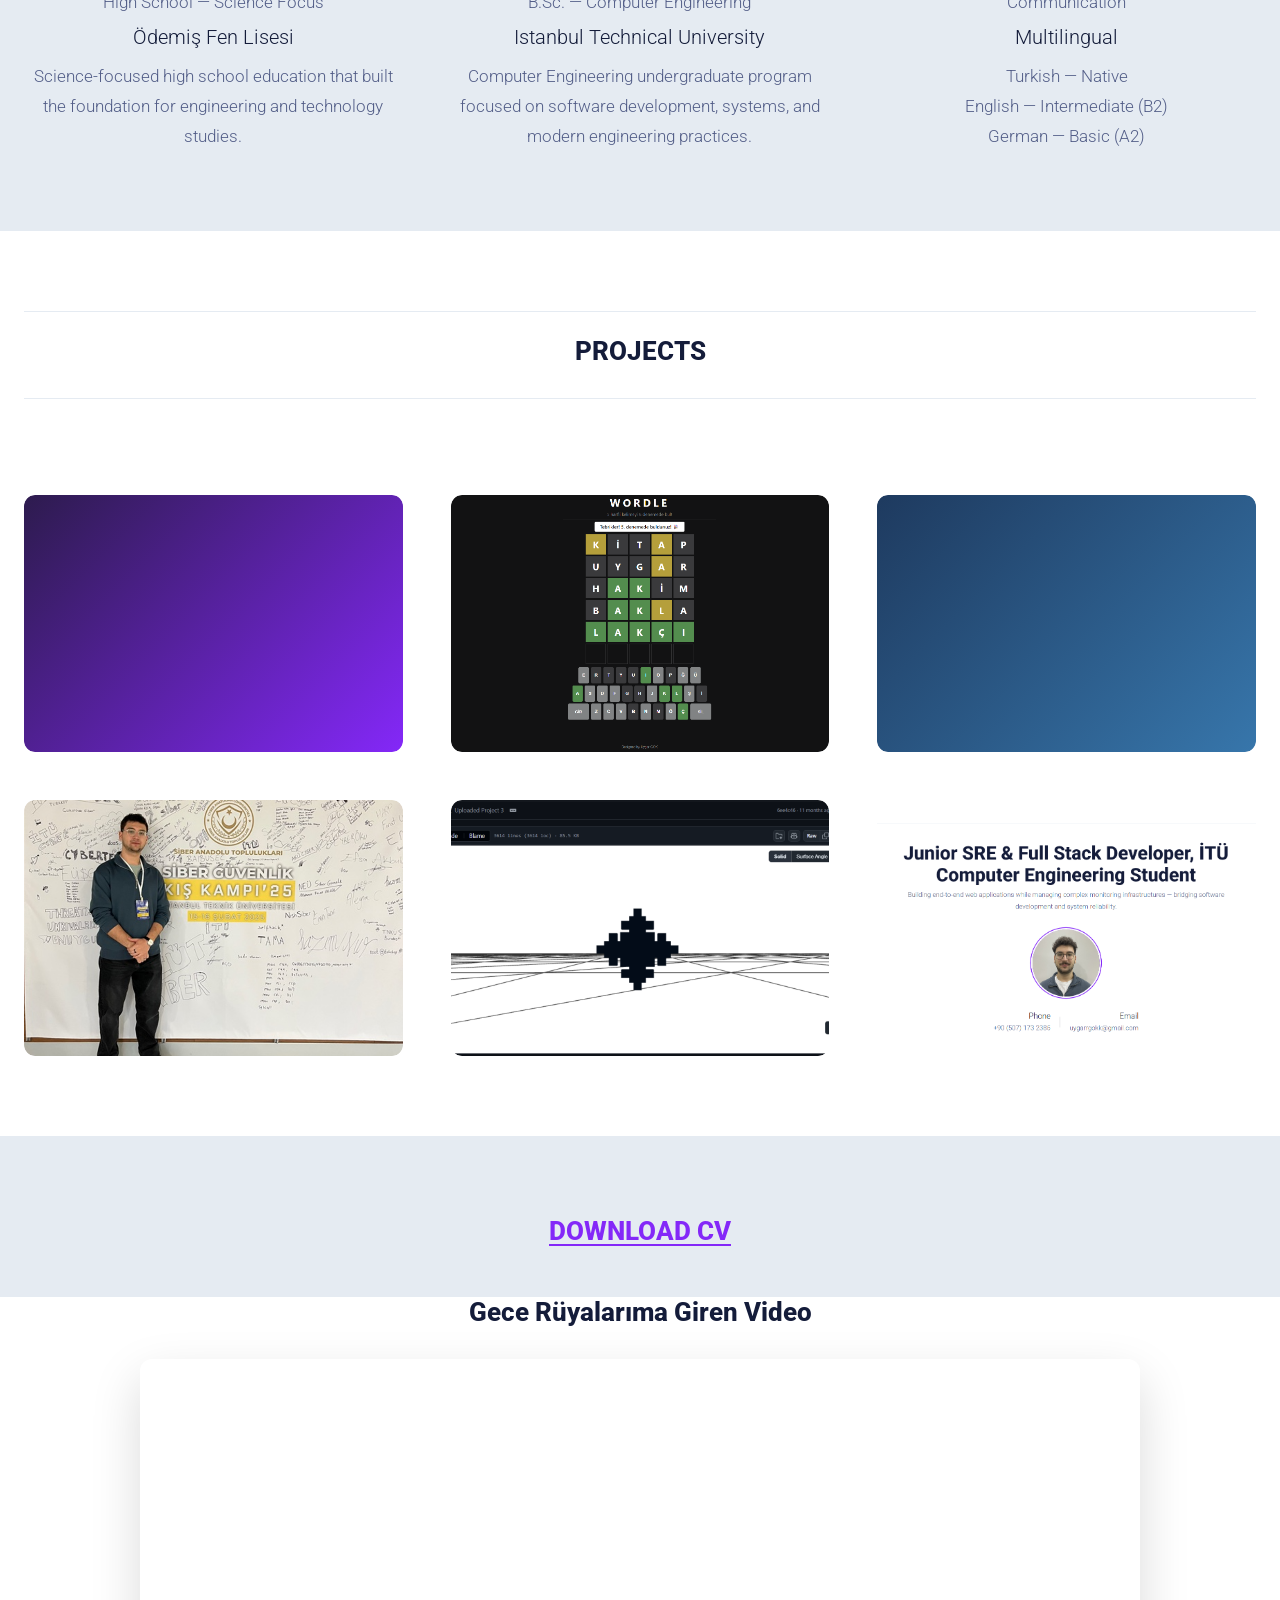
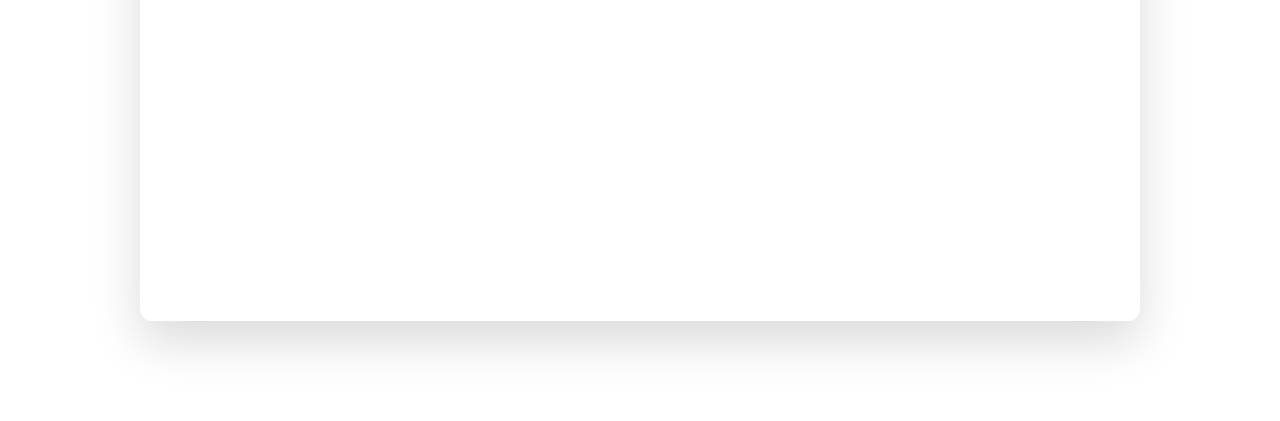
==== commit e60ec488: "düzenlemeler yapıldı" ====
--- a/index.html
+++ b/index.html
@@ -30,7 +30,7 @@
                     <div class="nav__dropdown nav__dropdown--contact">
                         <span class="nav__link nav__trigger" tabindex="0">Contact Us</span>
                         <ul class="nav__menu nav__menu--contact">
-                            <li><a href="tel:820220336">tel: 820220336</a></li>
+                            <li><a href="tel:+90 507 173 2385">tel: +90 507 173 2385</a></li>
                             <li><a href="mailto:uygargok.itu@outlook.com">mail: uygargok.itu@outlook.com</a></li>
                             <li><span class="nav__menu-text">address: İtü reşitpaşa med a</span></li>
                         </ul>
@@ -46,7 +46,7 @@
 
         <section class="hero" id="cv">
             <div class="container cv-container hero__inner">
-                <h1 class="hero__title">Junior SRE &amp; Full Stack Developer, İTÜ Computer Engineering</h1>
+                <h1 class="hero__title">Junior SRE &amp; Full Stack Developer, İTÜ Computer Engineering Student</h1>
                 <p class="hero__subtitle">
                     Building end-to-end web applications while managing complex monitoring infrastructures —
                     bridging software development and system reliability.
@@ -235,24 +235,24 @@
                 <div class="row g-4 g-lg-5 edu-grid">
                     <div class="col-lg-4">
                     <article class="edu-card">
+                        <time class="edu-card__date">2018 — 2022</time>
+                        <p class="edu-card__degree">High School — Science Focus</p>
+                        <h3 class="edu-card__school">Ödemiş Fen Lisesi</h3>
+                        <p class="edu-card__desc">
+                            Science-focused high school education that built the foundation for engineering
+                            and technology studies.
+                        </p>
+                    </article>
+                    </div>
+
+                    <div class="col-lg-4">
+                    <article class="edu-card">
                         <time class="edu-card__date">2022 — 2027</time>
                         <p class="edu-card__degree">B.Sc. — Computer Engineering</p>
                         <h3 class="edu-card__school">Istanbul Technical University</h3>
                         <p class="edu-card__desc">
                             Computer Engineering undergraduate program focused on software development,
                             systems, and modern engineering practices.
-                        </p>
-                    </article>
-                    </div>
-
-                    <div class="col-lg-4">
-                    <article class="edu-card">
-                        <time class="edu-card__date">2018 — 2022</time>
-                        <p class="edu-card__degree">High School — Science Focus</p>
-                        <h3 class="edu-card__school">Ödemiş Fen Lisesi</h3>
-                        <p class="edu-card__desc">
-                            Science-focused high school education that built the foundation for engineering
-                            and technology studies.
                         </p>
                     </article>
                     </div>
@@ -282,39 +282,97 @@
                 <div class="row g-4 g-lg-5 projects-grid">
                     <div class="col-md-6 col-lg-4">
                     <article class="project-card">
-                        <div class="project-card__image"></div>
-                    </article>
-                    </div>
-                    <div class="col-md-6 col-lg-4">
-                    <article class="project-card">
-                        <div class="project-card__image"></div>
-                    </article>
-                    </div>
-                    <div class="col-md-6 col-lg-4">
-                    <article class="project-card">
-                        <div class="project-card__image"></div>
-                    </article>
-                    </div>
-                    <div class="col-md-6 col-lg-4">
-                    <article class="project-card">
-                        <div class="project-card__image"></div>
-                    </article>
-                    </div>
-                    <div class="col-md-6 col-lg-4">
-                    <article class="project-card">
-                        <div class="project-card__image"></div>
-                    </article>
-                    </div>
-                    <div class="col-md-6 col-lg-4">
-                    <article class="project-card project-card--featured">
-                        <div class="project-card__image"></div>
+                        <a class="project-card__link" href="https://github.com/uygarrgokk/wiki-chat-local" target="_blank" rel="noopener noreferrer">
+                            <div class="project-card__image project-card__image--rag"></div>
+                            <div class="project-card__overlay">
+                                <h3 class="project-card__title">wiki-chat-local</h3>
+                                <span class="project-card__tag">RAG / Local LLM</span>
+                                <p class="project-card__text">
+                                    Local RAG pipeline that ingests Wikipedia data and returns grounded
+                                    answers with vector search and local LLMs.
+                                </p>
+                            </div>
+                        </a>
+                    </article>
+                    </div>
+                    <div class="col-md-6 col-lg-4">
+                    <article class="project-card">
+                        <a class="project-card__link" href="https://github.com/uygarrgokk/Local_WordL" target="_blank" rel="noopener noreferrer">
+                            <div class="project-card__image project-card__image--wordl">
+                                <img src="WORDLE.png" alt="Local_WordL project preview">
+                            </div>
+                            <div class="project-card__overlay">
+                                <h3 class="project-card__title">Local_WordL</h3>
+                                <span class="project-card__tag">JavaScript</span>
+                                <p class="project-card__text">
+                                    Browser-based Wordle-style word game built entirely with client-side
+                                    JavaScript.
+                                </p>
+                            </div>
+                        </a>
+                    </article>
+                    </div>
+                    <div class="col-md-6 col-lg-4">
+                    <article class="project-card">
+                        <a class="project-card__link" href="https://github.com/uygarrgokk/webcrawler-project" target="_blank" rel="noopener noreferrer">
+                            <div class="project-card__image project-card__image--crawler"></div>
+                            <div class="project-card__overlay">
+                                <h3 class="project-card__title">webcrawler-project</h3>
+                                <span class="project-card__tag">Python</span>
+                                <p class="project-card__text">
+                                    Python web crawler for collecting and processing data from web pages.
+                                </p>
+                            </div>
+                        </a>
+                    </article>
+                    </div>
+                    <div class="col-md-6 col-lg-4">
+                    <article class="project-card">
+                        <div class="project-card__image project-card__image--cyber">
+                            <img src="İTÜCyber.png" alt="ITU CYBER Club">
+                        </div>
                         <div class="project-card__overlay">
-                            <h3 class="project-card__title">CV Website</h3>
+                            <h3 class="project-card__title">ITU CYBER Club</h3>
+                            <span class="project-card__tag">Cyber Security</span>
                             <p class="project-card__text">
-                                Responsive personal portfolio built from a Figma template — showcasing
-                                experience in full-stack development and UI implementation.
+                                Board member organizing technical workshops and hands-on training to grow
+                                a community of ethical hackers and security enthusiasts.
                             </p>
                         </div>
+                    </article>
+                    </div>
+                    <div class="col-md-6 col-lg-4">
+                    <article class="project-card">
+                        <a class="project-card__link" href="https://github.com/uygarrgokk/Data_projects_at_itu" target="_blank" rel="noopener noreferrer">
+                            <div class="project-card__image project-card__image--c">
+                                <img src="Data_project_at_itu.png" alt="Data_projects_at_itu project preview">
+                            </div>
+                            <div class="project-card__overlay">
+                                <h3 class="project-card__title">Data_projects_at_itu</h3>
+                                <span class="project-card__tag">C</span>
+                                <p class="project-card__text">
+                                    Collection of C projects developed during my data structures coursework
+                                    at Istanbul Technical University.
+                                </p>
+                            </div>
+                        </a>
+                    </article>
+                    </div>
+                    <div class="col-md-6 col-lg-4">
+                    <article class="project-card">
+                        <a class="project-card__link" href="https://github.com/uygarrgokk/Uygar_GOEK_CV" target="_blank" rel="noopener noreferrer">
+                            <div class="project-card__image project-card__image--cv">
+                                <img src="CV-website.png" alt="CV Website project preview">
+                            </div>
+                            <div class="project-card__overlay">
+                                <h3 class="project-card__title">CV Website</h3>
+                                <span class="project-card__tag">HTML / Bootstrap</span>
+                                <p class="project-card__text">
+                                    Responsive personal portfolio from a Figma template — this site,
+                                    showcasing full-stack development and UI implementation.
+                                </p>
+                            </div>
+                        </a>
                     </article>
                     </div>
                 </div>
--- a/style.css
+++ b/style.css
@@ -214,8 +214,8 @@
 }
 
 .avatar-circle {
-    width: 180px;
-    height: 180px;
+    width: 220px;
+    height: 220px;
     border-radius: 50%;
     background: var(--accent);
     overflow: hidden;
@@ -429,6 +429,23 @@
 }
 
 /* ── Education ── */
+.education .section__heading {
+    padding: 12px 0 16px;
+}
+
+.education .edu-grid {
+    margin-top: 20px;
+    position: relative;
+}
+
+.education .edu-grid::before {
+    top: 52px;
+}
+
+.education .edu-card::before {
+    margin: 44px auto 20px;
+}
+
 .edu-grid {
     margin-top: 48px;
     position: relative;
@@ -501,36 +518,99 @@
     aspect-ratio: 356 / 241;
 }
 
+.project-card__link {
+    display: block;
+    width: 100%;
+    height: 100%;
+    color: inherit;
+}
+
 .project-card__image {
     width: 100%;
     height: 100%;
     background: var(--card-bg);
     border-radius: 11px;
-}
-
-.project-card--featured .project-card__overlay {
+    transition: transform 0.25s ease;
+    overflow: hidden;
+}
+
+.project-card__image img {
+    display: block;
+    width: 100%;
+    height: 100%;
+    object-fit: cover;
+}
+
+.project-card__image--rag {
+    background: linear-gradient(135deg, #2d1b4e 0%, #8428f8 100%);
+}
+
+.project-card__image--wordl {
+    background: linear-gradient(135deg, #1a3a2a 0%, #6aaa64 100%);
+}
+
+.project-card__image--crawler {
+    background: linear-gradient(135deg, #1e3a5f 0%, #3776ab 100%);
+}
+
+.project-card__image--cyber {
+    background: linear-gradient(135deg, #141c3a 0%, #535e88 100%);
+}
+
+.project-card__image--c {
+    background: linear-gradient(135deg, #3d3d3d 0%, #7a7a7a 100%);
+}
+
+.project-card__image--cv {
+    background: linear-gradient(135deg, #5a1fa8 0%, #8428f8 100%);
+}
+
+.project-card__overlay {
     position: absolute;
     inset: 0;
-    background: rgba(132, 40, 248, 0.9);
+    background: rgba(20, 28, 58, 0.88);
     border-radius: 11px;
     display: flex;
     flex-direction: column;
     justify-content: flex-end;
     padding: 24px;
     color: var(--white);
+    opacity: 0;
+    transition: opacity 0.25s ease;
+}
+
+.project-card:hover .project-card__overlay,
+.project-card:focus-within .project-card__overlay {
+    opacity: 1;
+}
+
+.project-card:hover .project-card__image,
+.project-card:focus-within .project-card__image {
+    transform: scale(1.03);
 }
 
 .project-card__title {
     font-weight: 800;
-    font-size: 26px;
-    line-height: 30px;
-    margin-bottom: 8px;
+    font-size: 22px;
+    line-height: 1.2;
+    margin-bottom: 6px;
+}
+
+.project-card__tag {
+    display: inline-block;
+    font-size: 13px;
+    line-height: 1;
+    font-weight: 800;
+    text-transform: uppercase;
+    letter-spacing: 0.04em;
+    margin-bottom: 10px;
+    opacity: 0.9;
 }
 
 .project-card__text {
-    font-size: 17px;
-    line-height: 30px;
-    max-width: 235px;
+    font-size: 15px;
+    line-height: 1.45;
+    max-width: 100%;
 }
 
 /* ── Download ── */
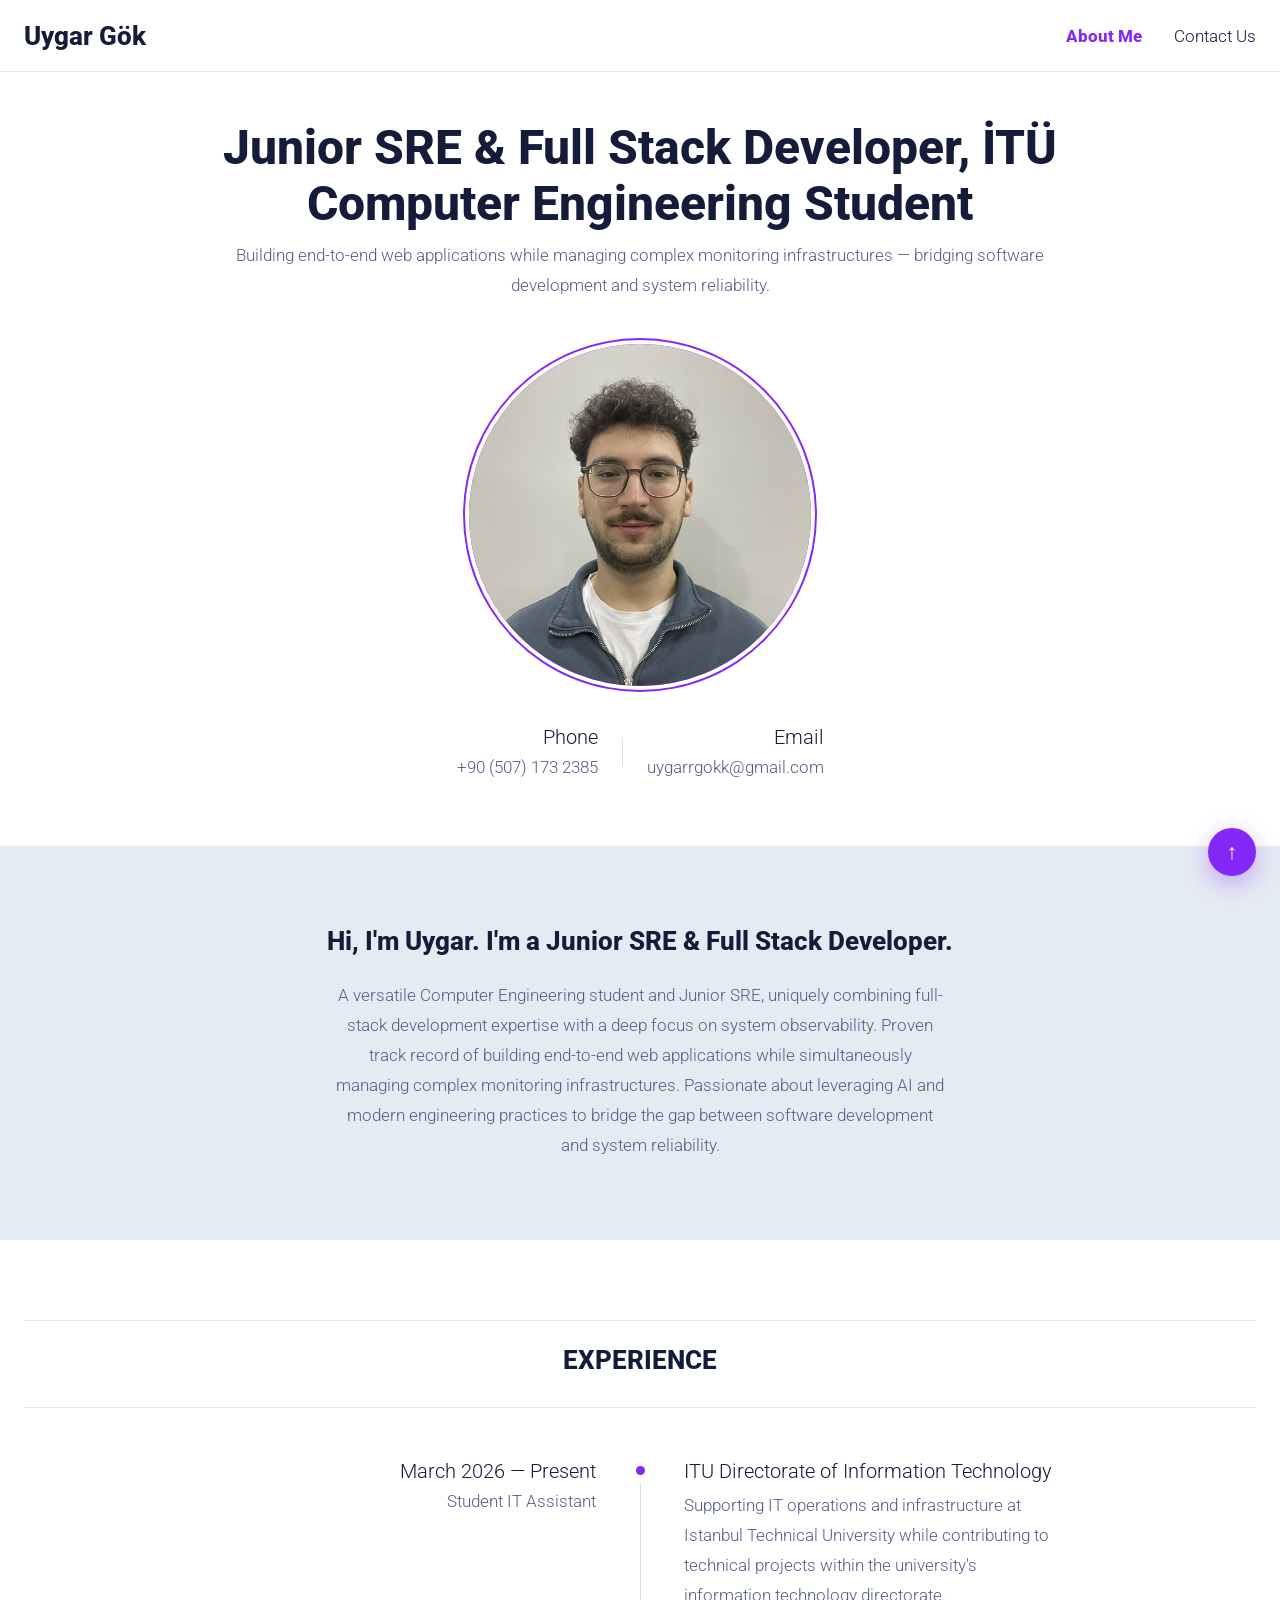
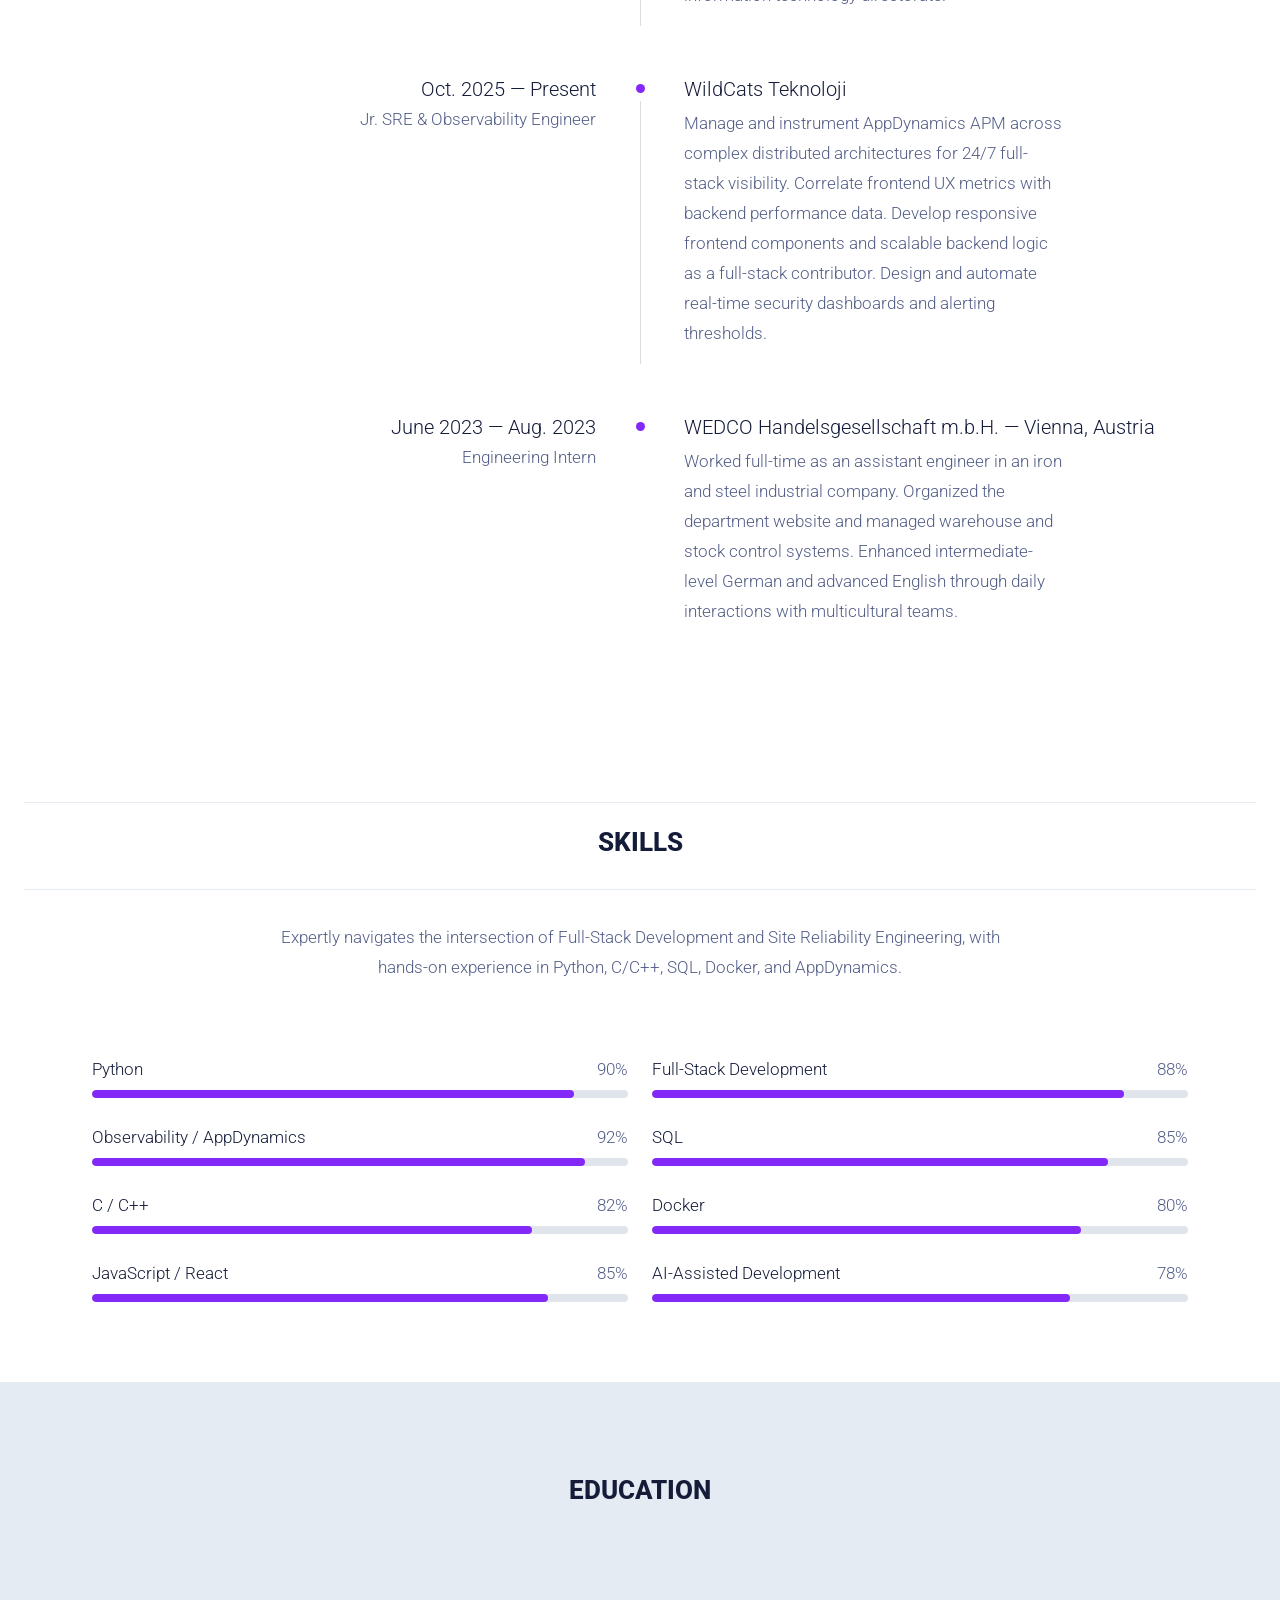
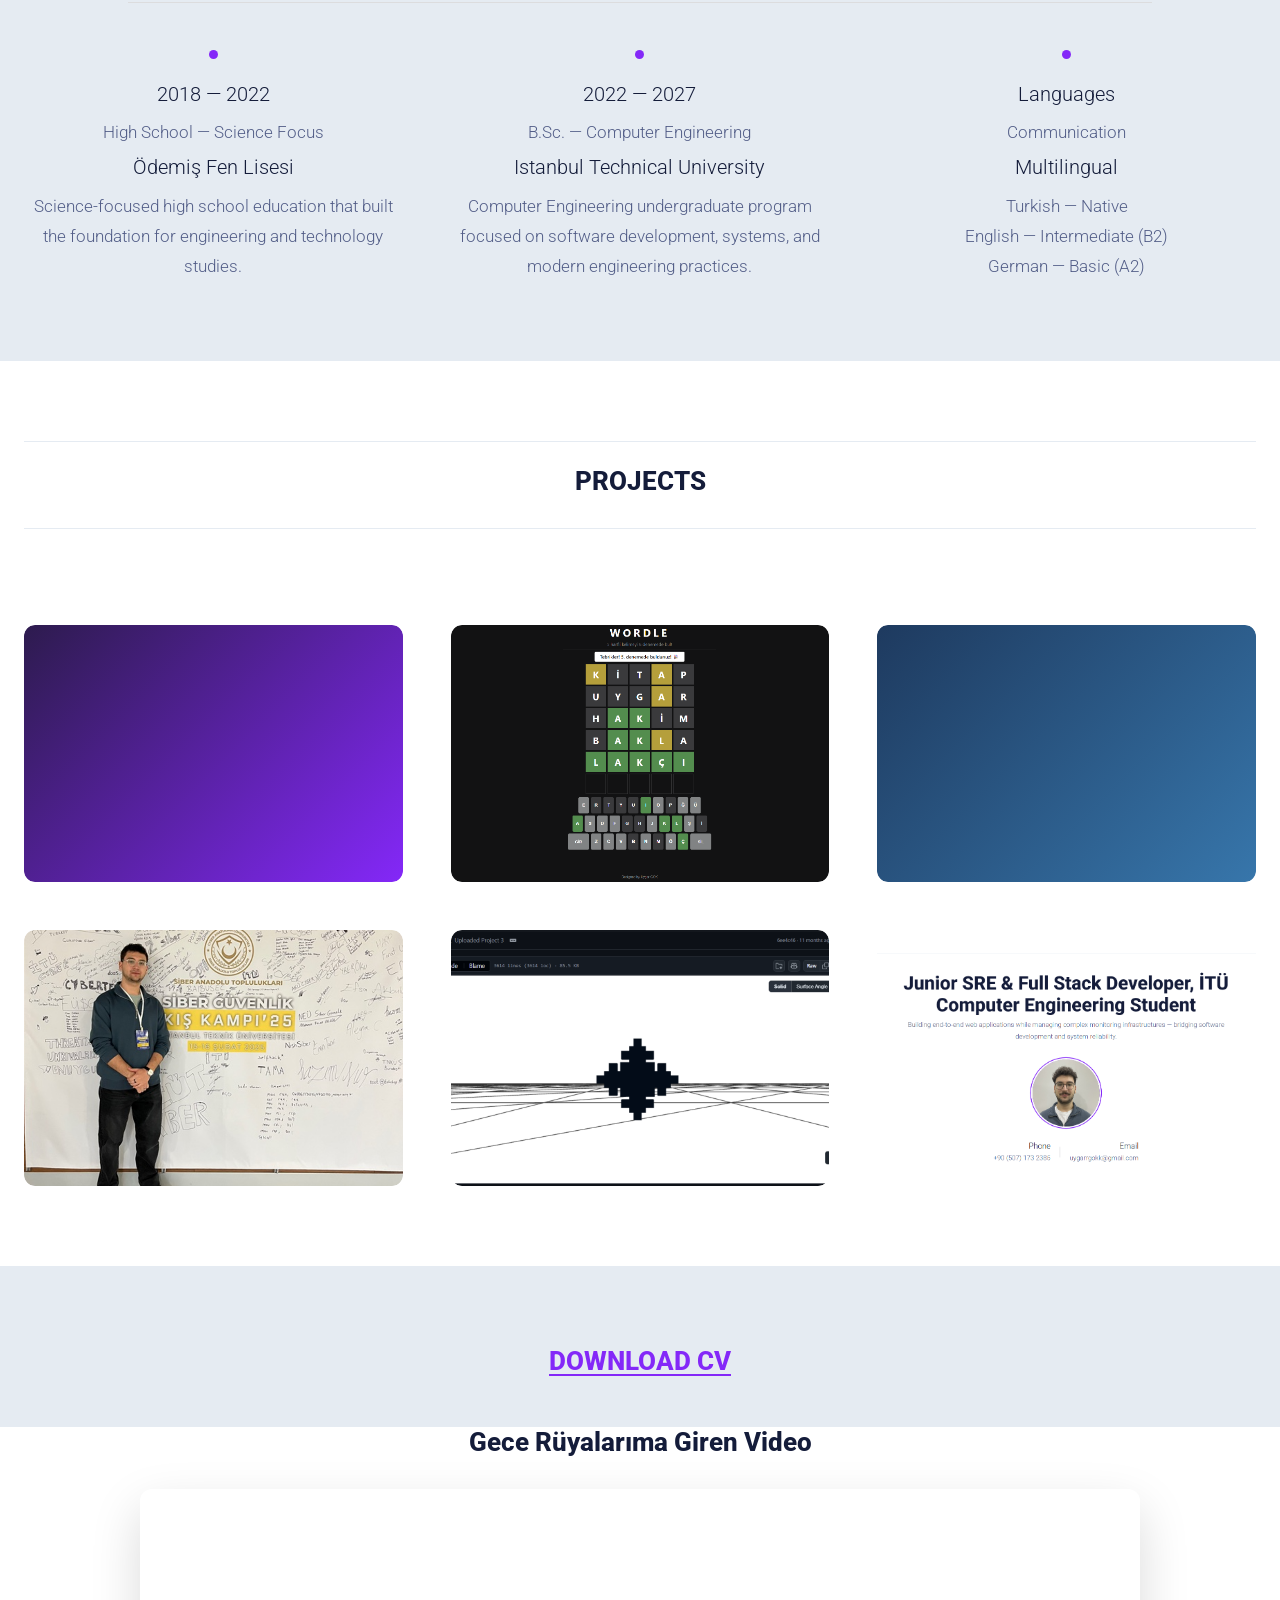
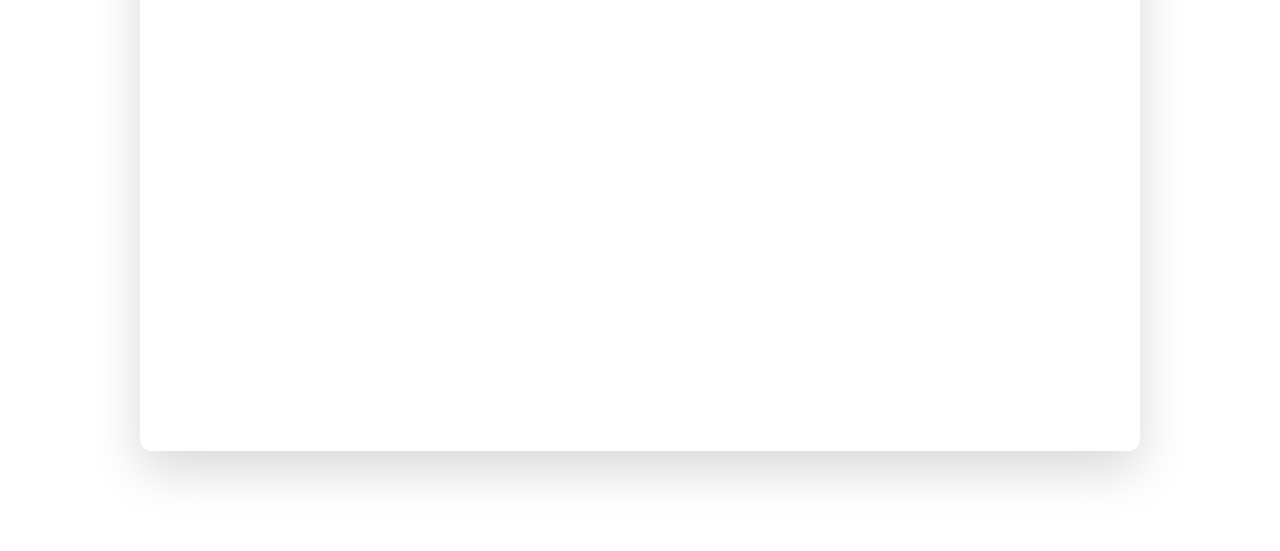
==== commit 18a86714: "Anchor Link eklendi" ====
--- a/index.html
+++ b/index.html
@@ -11,7 +11,7 @@
     <link href="https://fonts.googleapis.com/css2?family=Roboto:wght@300;800&display=swap" rel="stylesheet">
     <link rel="stylesheet" href="style.css">
 </head>
-<body>
+<body id="top">
     <div class="site">
         <header class="top-bar">
             <div class="container cv-container top-bar__inner">
@@ -409,6 +409,8 @@
             </div>
         </section>
     </div>
+
+    <a class="back-to-top" href="#top" aria-label="Back to top" title="Back to top">↑</a>
 
     <script src="cv-download.js"></script>
     <script>
--- a/style.css
+++ b/style.css
@@ -214,8 +214,8 @@
 }
 
 .avatar-circle {
-    width: 220px;
-    height: 220px;
+    width: 350px;
+    height: 350px;
     border-radius: 50%;
     background: var(--accent);
     overflow: hidden;
@@ -715,6 +715,46 @@
     font-size: 17px;
 }
 
+/* ── Back to top ── */
+.back-to-top {
+    position: fixed;
+    right: 24px;
+    bottom: 24px;
+    z-index: 300;
+    width: 48px;
+    height: 48px;
+    border-radius: 50%;
+    background: var(--accent);
+    color: var(--white);
+    font-weight: 800;
+    font-size: 1.35rem;
+    line-height: 1;
+    display: grid;
+    place-items: center;
+    box-shadow: 0 8px 24px rgba(132, 40, 248, 0.35);
+    transition: transform 0.2s ease, opacity 0.2s ease, box-shadow 0.2s ease;
+}
+
+.back-to-top:hover {
+    color: var(--white);
+    transform: translateY(-3px);
+    box-shadow: 0 12px 28px rgba(132, 40, 248, 0.45);
+}
+
+.back-to-top:focus-visible {
+    outline: 2px solid var(--blue-1);
+    outline-offset: 3px;
+}
+
+@media (max-width: 768px) {
+    .back-to-top {
+        right: 16px;
+        bottom: 16px;
+        width: 44px;
+        height: 44px;
+    }
+}
+
 /* ── Responsive ── */
 @media (max-width: 1024px) {
     .edu-grid::before {
